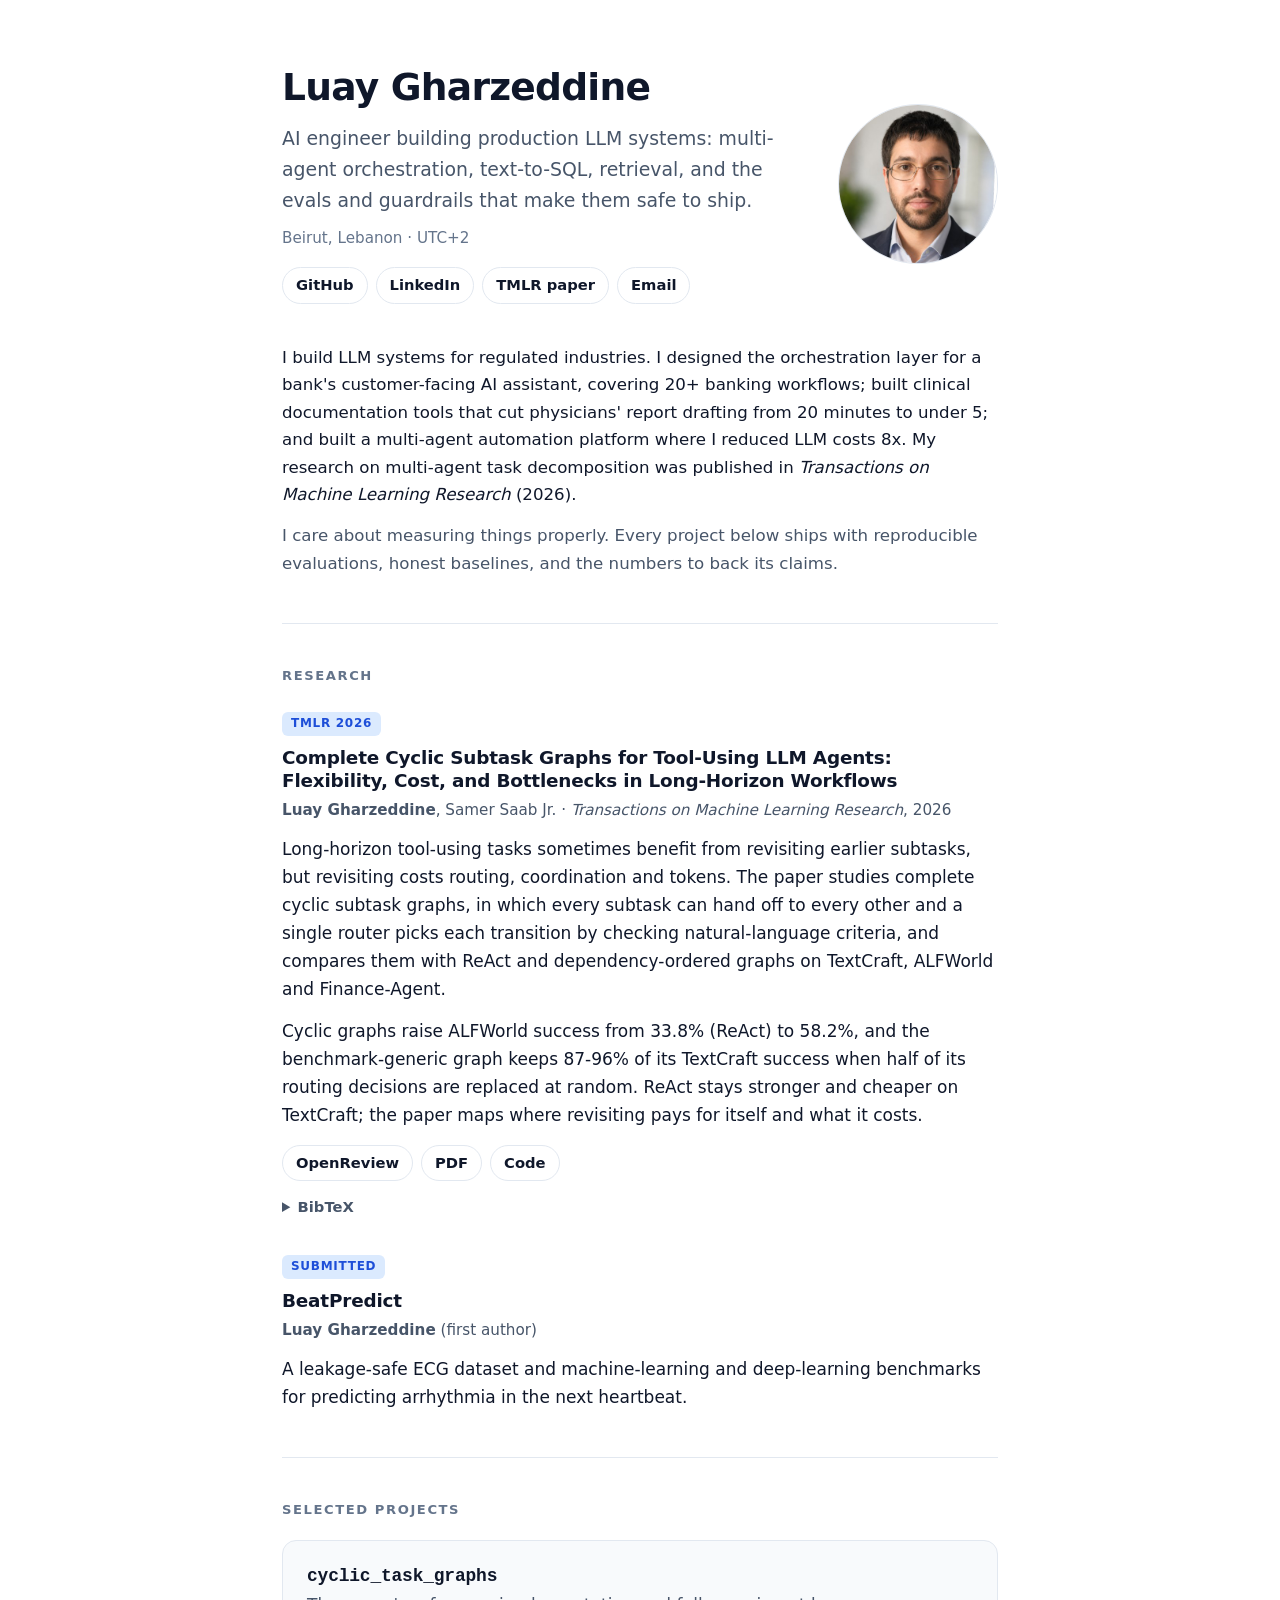
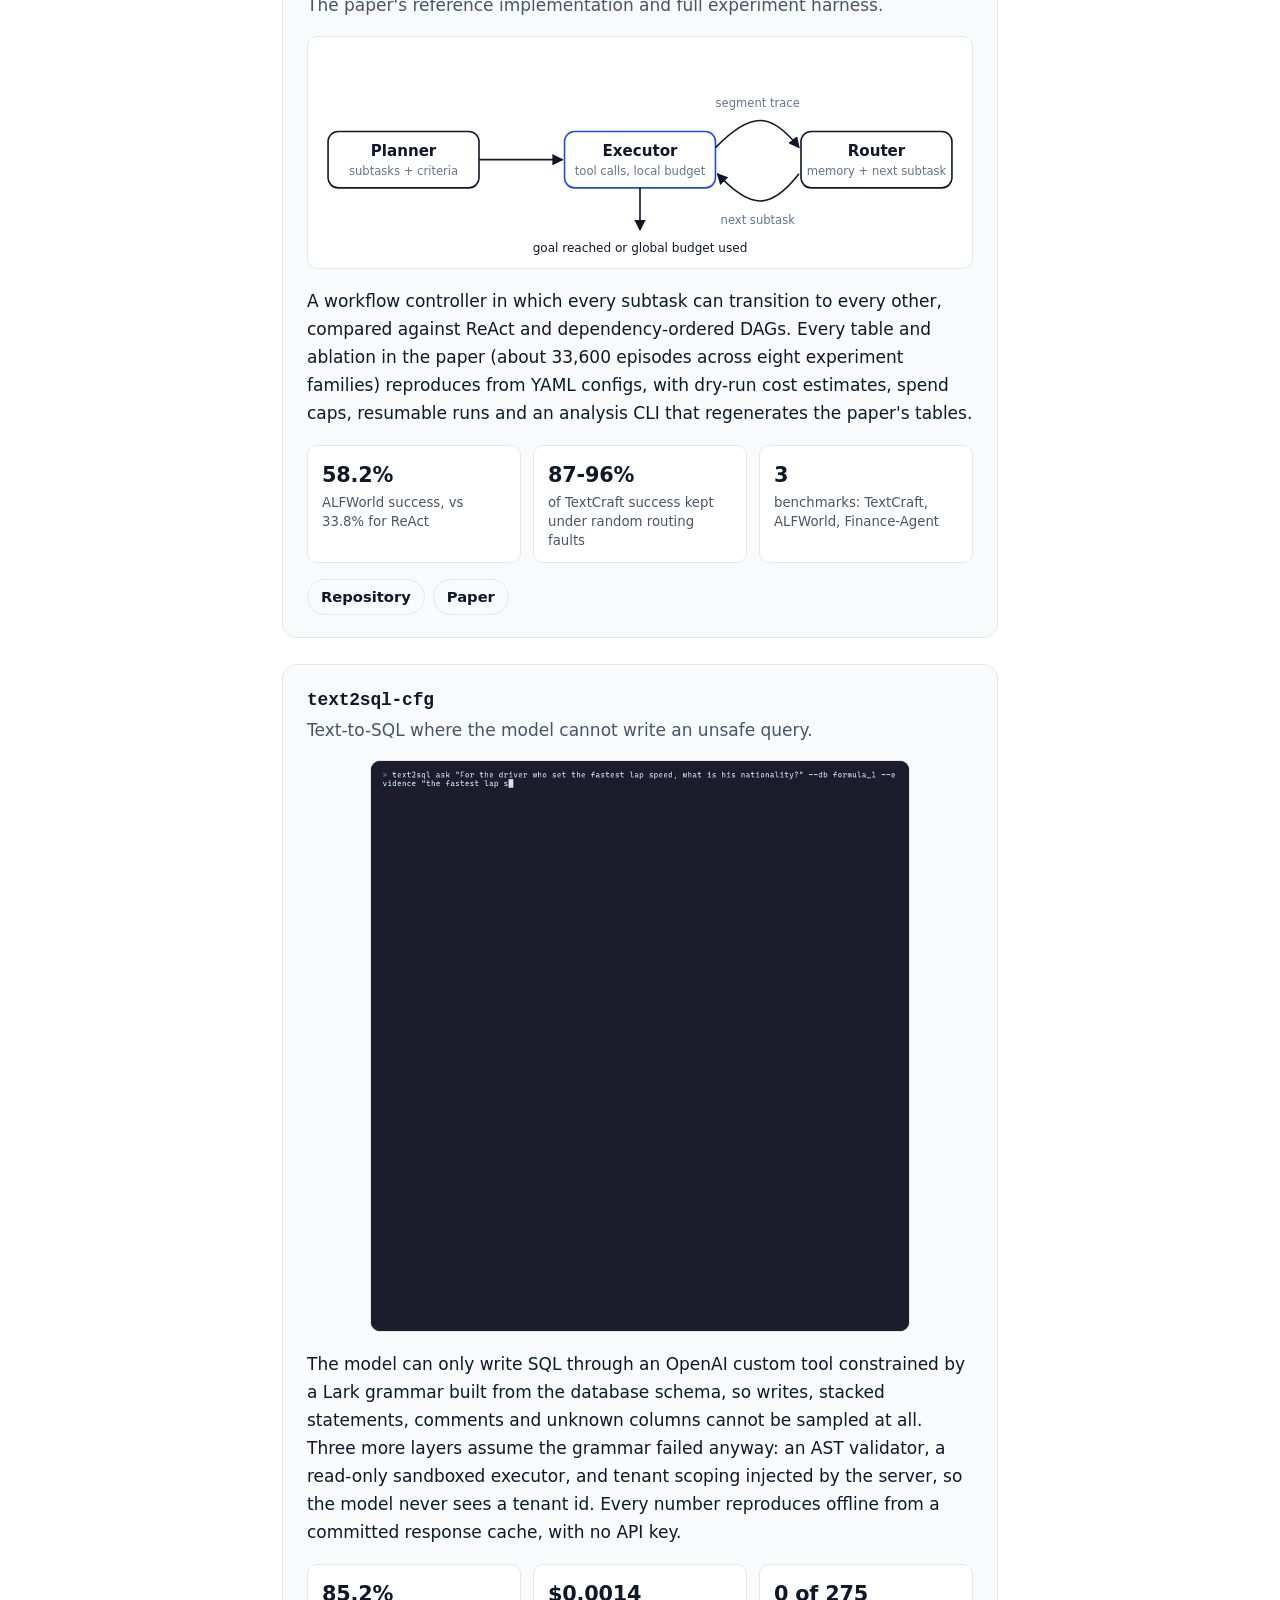
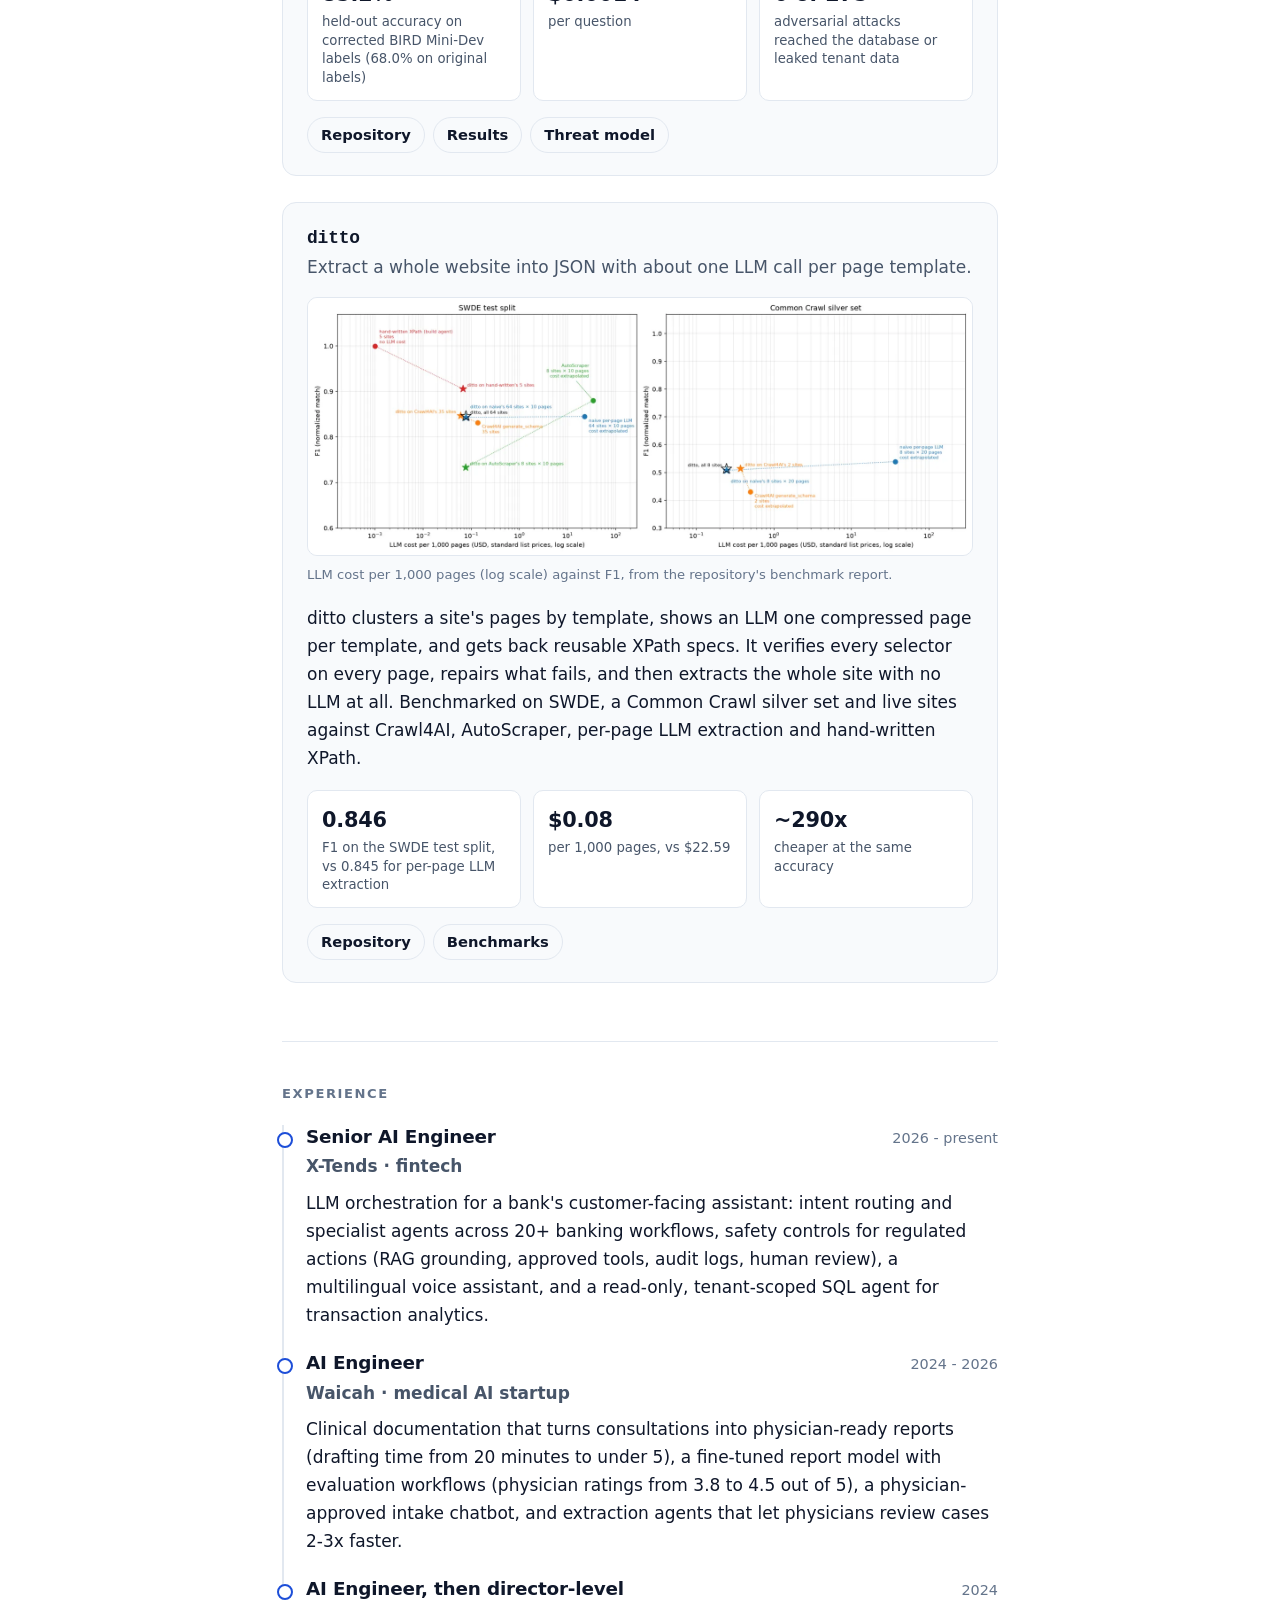
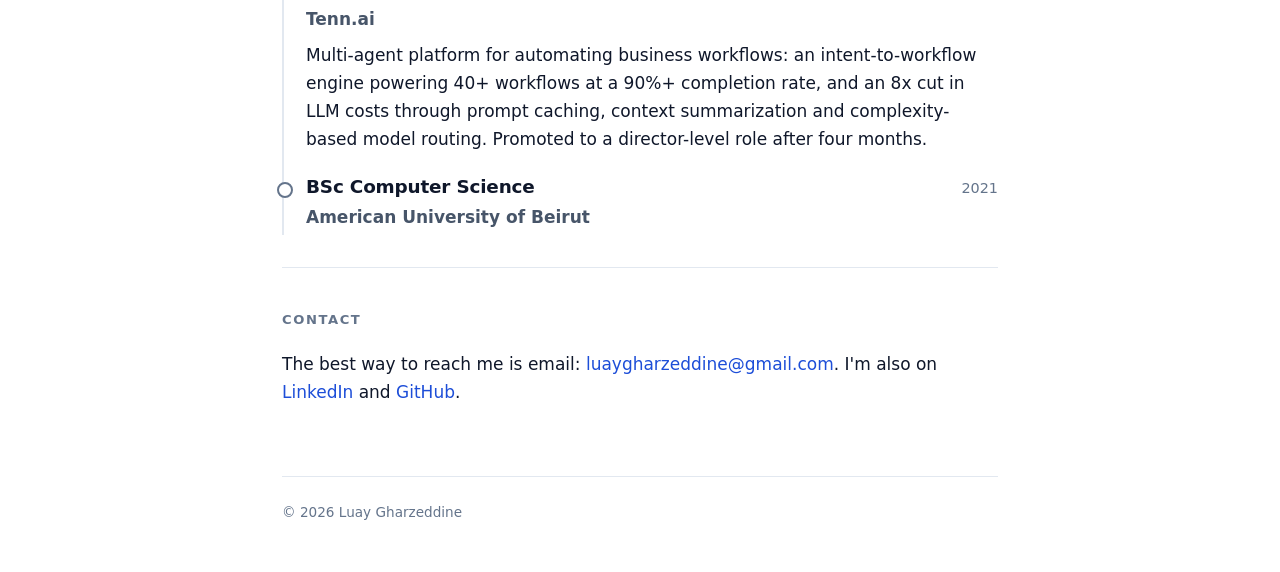
==== index.html @ 5df766b4 "Personal site: header, bio, research, projects, experience, contact" ====
<!doctype html>
<html lang="en">
<head>
  <meta charset="utf-8">
  <meta name="viewport" content="width=device-width, initial-scale=1">
  <title>Luay Gharzeddine · AI Engineer</title>
  <meta name="description" content="Luay Gharzeddine is an AI engineer building production LLM systems: multi-agent orchestration, text-to-SQL, retrieval, and the evals and guardrails that make them safe to ship. TMLR 2026.">
  <meta name="author" content="Luay Gharzeddine">
  <link rel="canonical" href="https://luaygz.com/">
  <meta name="color-scheme" content="light dark">
  <meta name="theme-color" content="#ffffff" media="(prefers-color-scheme: light)">
  <meta name="theme-color" content="#0f172a" media="(prefers-color-scheme: dark)">

  <meta property="og:type" content="profile">
  <meta property="og:url" content="https://luaygz.com/">
  <meta property="og:title" content="Luay Gharzeddine · AI Engineer">
  <meta property="og:description" content="Production LLM systems: multi-agent orchestration, text-to-SQL, retrieval, evals and guardrails. TMLR 2026.">
  <meta property="og:image" content="https://luaygz.com/assets/img/og.jpg">
  <meta property="og:image:width" content="1200">
  <meta property="og:image:height" content="630">
  <meta property="og:image:alt" content="Luay Gharzeddine, AI engineer building production LLM systems">
  <meta property="profile:first_name" content="Luay">
  <meta property="profile:last_name" content="Gharzeddine">
  <meta name="twitter:card" content="summary_large_image">
  <meta name="twitter:title" content="Luay Gharzeddine · AI Engineer">
  <meta name="twitter:description" content="Production LLM systems: multi-agent orchestration, text-to-SQL, retrieval, evals and guardrails. TMLR 2026.">
  <meta name="twitter:image" content="https://luaygz.com/assets/img/og.jpg">

  <link rel="icon" href="/assets/img/favicon.svg" type="image/svg+xml">
  <link rel="apple-touch-icon" href="/assets/img/apple-touch-icon.png">
  <link rel="stylesheet" href="/assets/style.css">

  <script type="application/ld+json">
  {
    "@context": "https://schema.org",
    "@type": "Person",
    "name": "Luay Gharzeddine",
    "url": "https://luaygz.com/",
    "image": "https://luaygz.com/assets/img/luay.jpg",
    "jobTitle": "AI Engineer",
    "address": { "@type": "PostalAddress", "addressLocality": "Beirut", "addressCountry": "LB" },
    "alumniOf": { "@type": "CollegeOrUniversity", "name": "American University of Beirut" },
    "sameAs": [
      "https://github.com/luaygz",
      "https://www.linkedin.com/in/luaygz"
    ]
  }
  </script>
</head>
<body>
  <a class="skip" href="#main">Skip to content</a>

  <main id="main" class="wrap">

    <!-- 1. Header -->
    <header class="hero">
      <div class="hero-text">
        <h1>Luay Gharzeddine</h1>
        <p class="tagline">AI engineer building production LLM systems: multi-agent orchestration, text-to-SQL, retrieval, and the evals and guardrails that make them safe to ship.</p>
        <p class="meta">Beirut, Lebanon <span aria-hidden="true">·</span> UTC+2</p>
        <nav class="links" aria-label="Profiles">
          <a href="https://github.com/luaygz">GitHub</a>
          <a href="https://www.linkedin.com/in/luaygz">LinkedIn</a>
          <a href="https://openreview.net/forum?id=FAkarhXCfI">TMLR paper</a>
          <a href="mailto:luaygharzeddine@gmail.com">Email</a>
        </nav>
      </div>
      <img class="avatar" src="/assets/img/luay.jpg" width="160" height="160" alt="Portrait of Luay Gharzeddine">
    </header>

    <!-- 2. Short bio -->
    <section class="bio" aria-label="About">
      <p>I build LLM systems for regulated industries. I designed the orchestration layer for a bank's customer-facing AI assistant, covering 20+ banking workflows; built clinical documentation tools that cut physicians' report drafting from 20 minutes to under 5; and built a multi-agent automation platform where I reduced LLM costs 8x. My research on multi-agent task decomposition was published in <em>Transactions on Machine Learning Research</em> (2026).</p>
      <p>I care about measuring things properly. Every project below ships with reproducible evaluations, honest baselines, and the numbers to back its claims.</p>
    </section>

    <!-- 4. Research -->
    <section id="research" aria-labelledby="research-h">
      <h2 id="research-h">Research</h2>

      <article class="paper">
        <p class="venue">TMLR 2026</p>
        <h3><a href="https://openreview.net/forum?id=FAkarhXCfI">Complete Cyclic Subtask Graphs for Tool-Using LLM Agents: Flexibility, Cost, and Bottlenecks in Long-Horizon Workflows</a></h3>
        <p class="authors"><strong>Luay Gharzeddine</strong>, Samer Saab Jr. <span aria-hidden="true">·</span> <em>Transactions on Machine Learning Research</em>, 2026</p>
        <p>Long-horizon tool-using tasks sometimes benefit from revisiting earlier subtasks, but revisiting costs routing, coordination and tokens. The paper studies complete cyclic subtask graphs, in which every subtask can hand off to every other and a single router picks each transition by checking natural-language criteria, and compares them with ReAct and dependency-ordered graphs on TextCraft, ALFWorld and Finance-Agent.</p>
        <p>Cyclic graphs raise ALFWorld success from 33.8% (ReAct) to 58.2%, and the benchmark-generic graph keeps 87-96% of its TextCraft success when half of its routing decisions are replaced at random. ReAct stays stronger and cheaper on TextCraft; the paper maps where revisiting pays for itself and what it costs.</p>
        <p class="actions">
          <a href="https://openreview.net/forum?id=FAkarhXCfI">OpenReview</a>
          <a href="https://openreview.net/pdf?id=FAkarhXCfI">PDF</a>
          <a href="https://github.com/luaygz/cyclic_task_graphs">Code</a>
        </p>
        <details>
          <summary>BibTeX</summary>
<pre><code>@article{gharzeddine2026cyclic,
  title   = {Complete Cyclic Subtask Graphs for Tool-Using {LLM} Agents: Flexibility, Cost, and Bottlenecks in Long-Horizon Workflows},
  author  = {Gharzeddine, Luay and Saab Jr, Samer},
  journal = {Transactions on Machine Learning Research},
  year    = {2026},
  url     = {https://openreview.net/forum?id=FAkarhXCfI}
}</code></pre>
        </details>
      </article>

      <article class="paper">
        <p class="venue">Submitted</p>
        <h3>BeatPredict</h3>
        <p class="authors"><strong>Luay Gharzeddine</strong> (first author)</p>
        <p>A leakage-safe ECG dataset and machine-learning and deep-learning benchmarks for predicting arrhythmia in the next heartbeat.</p>
      </article>
    </section>

    <!-- 3. Selected projects -->
    <section id="projects" aria-labelledby="projects-h">
      <h2 id="projects-h">Selected projects</h2>

      <article class="project">
        <div class="project-head">
          <h3><a href="https://github.com/luaygz/cyclic_task_graphs">cyclic_task_graphs</a></h3>
          <p class="lede">The paper's reference implementation and full experiment harness.</p>
        </div>
        <figure class="figure diagram" aria-label="Planner, executor and router loop">
          <svg viewBox="0 0 640 210" role="img" aria-labelledby="ctg-title">
            <title id="ctg-title">A planner builds subtasks and transition criteria; an executor runs the current subtask with tools; a router updates memory and picks the next subtask, looping until the goal is reached or the budget runs out.</title>
            <defs>
              <marker id="arrow" viewBox="0 0 10 10" refX="9" refY="5" markerWidth="7" markerHeight="7" orient="auto-start-reverse">
                <path d="M0,0 L10,5 L0,10 z" fill="currentColor"/>
              </marker>
            </defs>
            <g fill="none" stroke="currentColor" stroke-width="1.6">
              <rect x="10" y="80" width="150" height="56" rx="10"/>
              <rect x="245" y="80" width="150" height="56" rx="10" class="accent-stroke"/>
              <rect x="480" y="80" width="150" height="56" rx="10"/>
              <line x1="160" y1="108" x2="243" y2="108" marker-end="url(#arrow)"/>
              <path d="M395,96 C430,60 450,60 478,96" marker-end="url(#arrow)"/>
              <path d="M478,122 C450,158 430,158 397,122" marker-end="url(#arrow)"/>
              <line x1="320" y1="136" x2="320" y2="178" marker-end="url(#arrow)"/>
            </g>
            <g fill="currentColor" font-size="15" text-anchor="middle" font-family="inherit">
              <text x="85" y="104" font-weight="600">Planner</text>
              <text x="85" y="123" font-size="11.5" class="muted-fill">subtasks + criteria</text>
              <text x="320" y="104" font-weight="600">Executor</text>
              <text x="320" y="123" font-size="11.5" class="muted-fill">tool calls, local budget</text>
              <text x="555" y="104" font-weight="600">Router</text>
              <text x="555" y="123" font-size="11.5" class="muted-fill">memory + next subtask</text>
              <text x="437" y="56" font-size="11.5" class="muted-fill">segment trace</text>
              <text x="437" y="172" font-size="11.5" class="muted-fill">next subtask</text>
              <text x="320" y="200" font-size="12">goal reached or global budget used</text>
            </g>
          </svg>
        </figure>
        <p>A workflow controller in which every subtask can transition to every other, compared against ReAct and dependency-ordered DAGs. Every table and ablation in the paper (about 33,600 episodes across eight experiment families) reproduces from YAML configs, with dry-run cost estimates, spend caps, resumable runs and an analysis CLI that regenerates the paper's tables.</p>
        <ul class="stats">
          <li><strong>58.2%</strong><span>ALFWorld success, vs 33.8% for ReAct</span></li>
          <li><strong>87-96%</strong><span>of TextCraft success kept under random routing faults</span></li>
          <li><strong>3</strong><span>benchmarks: TextCraft, ALFWorld, Finance-Agent</span></li>
        </ul>
        <p class="actions">
          <a href="https://github.com/luaygz/cyclic_task_graphs">Repository</a>
          <a href="https://openreview.net/forum?id=FAkarhXCfI">Paper</a>
        </p>
      </article>

      <article class="project">
        <div class="project-head">
          <h3><a href="https://github.com/luaygz/text2sql-cfg">text2sql-cfg</a></h3>
          <p class="lede">Text-to-SQL where the model cannot write an unsafe query.</p>
        </div>
        <figure class="figure terminal">
          <img src="/assets/img/text2sql-demo.gif" width="1020" height="1080" loading="lazy" decoding="async" alt="Terminal recording: a BIRD question answered by the pipeline, then a prompt injection that the model refuses and the grammar rejects">
        </figure>
        <p>The model can only write SQL through an OpenAI custom tool constrained by a Lark grammar built from the database schema, so writes, stacked statements, comments and unknown columns cannot be sampled at all. Three more layers assume the grammar failed anyway: an AST validator, a read-only sandboxed executor, and tenant scoping injected by the server, so the model never sees a tenant id. Every number reproduces offline from a committed response cache, with no API key.</p>
        <ul class="stats">
          <li><strong>85.2%</strong><span>held-out accuracy on corrected BIRD Mini-Dev labels (68.0% on original labels)</span></li>
          <li><strong>$0.0014</strong><span>per question</span></li>
          <li><strong>0 of 275</strong><span>adversarial attacks reached the database or leaked tenant data</span></li>
        </ul>
        <p class="actions">
          <a href="https://github.com/luaygz/text2sql-cfg">Repository</a>
          <a href="https://github.com/luaygz/text2sql-cfg/blob/main/RESULTS.md">Results</a>
          <a href="https://github.com/luaygz/text2sql-cfg/blob/main/docs/THREAT_MODEL.md">Threat model</a>
        </p>
      </article>

      <article class="project">
        <div class="project-head">
          <h3><a href="https://github.com/luaygz/ditto">ditto</a></h3>
          <p class="lede">Extract a whole website into JSON with about one LLM call per page template.</p>
        </div>
        <figure class="figure">
          <picture>
            <source srcset="/assets/img/ditto-cost-f1.webp" type="image/webp">
            <img src="/assets/img/ditto-cost-f1.png" width="1500" height="580" loading="lazy" decoding="async" alt="Chart of LLM cost per 1,000 pages against F1: ditto matches per-page LLM extraction at a small fraction of the cost">
          </picture>
          <figcaption>LLM cost per 1,000 pages (log scale) against F1, from the repository's benchmark report.</figcaption>
        </figure>
        <p>ditto clusters a site's pages by template, shows an LLM one compressed page per template, and gets back reusable XPath specs. It verifies every selector on every page, repairs what fails, and then extracts the whole site with no LLM at all. Benchmarked on SWDE, a Common Crawl silver set and live sites against Crawl4AI, AutoScraper, per-page LLM extraction and hand-written XPath.</p>
        <ul class="stats">
          <li><strong>0.846</strong><span>F1 on the SWDE test split, vs 0.845 for per-page LLM extraction</span></li>
          <li><strong>$0.08</strong><span>per 1,000 pages, vs $22.59</span></li>
          <li><strong>~290x</strong><span>cheaper at the same accuracy</span></li>
        </ul>
        <p class="actions">
          <a href="https://github.com/luaygz/ditto">Repository</a>
          <a href="https://github.com/luaygz/ditto#results">Benchmarks</a>
        </p>
      </article>
    </section>

    <!-- 6. Experience -->
    <section id="experience" aria-labelledby="experience-h">
      <h2 id="experience-h">Experience</h2>
      <ol class="timeline">
        <li>
          <div class="role"><h3>Senior AI Engineer</h3><span class="when">2026 - present</span></div>
          <p class="org">X-Tends <span aria-hidden="true">·</span> fintech</p>
          <p>LLM orchestration for a bank's customer-facing assistant: intent routing and specialist agents across 20+ banking workflows, safety controls for regulated actions (RAG grounding, approved tools, audit logs, human review), a multilingual voice assistant, and a read-only, tenant-scoped SQL agent for transaction analytics.</p>
        </li>
        <li>
          <div class="role"><h3>AI Engineer</h3><span class="when">2024 - 2026</span></div>
          <p class="org">Waicah <span aria-hidden="true">·</span> medical AI startup</p>
          <p>Clinical documentation that turns consultations into physician-ready reports (drafting time from 20 minutes to under 5), a fine-tuned report model with evaluation workflows (physician ratings from 3.8 to 4.5 out of 5), a physician-approved intake chatbot, and extraction agents that let physicians review cases 2-3x faster.</p>
        </li>
        <li>
          <div class="role"><h3>AI Engineer, then director-level</h3><span class="when">2024</span></div>
          <p class="org">Tenn.ai</p>
          <p>Multi-agent platform for automating business workflows: an intent-to-workflow engine powering 40+ workflows at a 90%+ completion rate, and an 8x cut in LLM costs through prompt caching, context summarization and complexity-based model routing. Promoted to a director-level role after four months.</p>
        </li>
        <li class="edu">
          <div class="role"><h3>BSc Computer Science</h3><span class="when">2021</span></div>
          <p class="org">American University of Beirut</p>
        </li>
      </ol>
    </section>

    <!-- 7. Contact -->
    <section id="contact" aria-labelledby="contact-h">
      <h2 id="contact-h">Contact</h2>
      <p>The best way to reach me is email: <a href="mailto:luaygharzeddine@gmail.com">luaygharzeddine@gmail.com</a>. I'm also on <a href="https://www.linkedin.com/in/luaygz">LinkedIn</a> and <a href="https://github.com/luaygz">GitHub</a>.</p>
    </section>

  </main>

  <footer class="wrap footer">
    <p>© 2026 Luay Gharzeddine</p>
  </footer>
</body>
</html>
---- assets/style.css ----
:root {
  --bg: #ffffff;
  --fg: #0f172a;
  --muted: #475569;
  --faint: #64748b;
  --line: #e2e8f0;
  --card: #f8fafc;
  --accent: #1d4ed8;
  --accent-soft: #dbeafe;
  --code-bg: #f1f5f9;
  --radius: 14px;
  --max: 760px;
  color-scheme: light dark;
}

@media (prefers-color-scheme: dark) {
  :root {
    --bg: #0b1220;
    --fg: #e2e8f0;
    --muted: #a3b1c6;
    --faint: #8090a8;
    --line: #1e293b;
    --card: #111a2c;
    --accent: #8ab4ff;
    --accent-soft: #1b2a4a;
    --code-bg: #0f1828;
  }
}

* { box-sizing: border-box; }

html { -webkit-text-size-adjust: 100%; text-size-adjust: 100%; }

body {
  margin: 0;
  background: var(--bg);
  color: var(--fg);
  font: 17px/1.65 ui-sans-serif, system-ui, -apple-system, "Segoe UI", Roboto, "Noto Sans", "Helvetica Neue", Arial, sans-serif;
  -webkit-font-smoothing: antialiased;
}

a { color: var(--accent); text-decoration: none; }
a:hover { text-decoration: underline; text-underline-offset: 3px; }
a:focus-visible, summary:focus-visible { outline: 2px solid var(--accent); outline-offset: 3px; border-radius: 4px; }

.skip {
  position: absolute; left: -9999px; top: 0;
  background: var(--fg); color: var(--bg); padding: 8px 12px; border-radius: 8px;
}
.skip:focus { left: 12px; top: 12px; }

.wrap { max-width: var(--max); margin: 0 auto; padding: 0 22px; }
main.wrap { padding-top: 64px; }

h1, h2, h3 { line-height: 1.25; margin: 0; }
h1 { font-size: 2.35rem; letter-spacing: -0.02em; font-weight: 750; }
h2 {
  font-size: 0.82rem; text-transform: uppercase; letter-spacing: 0.12em;
  color: var(--faint); font-weight: 650; margin-bottom: 22px;
}
h3 { font-size: 1.15rem; font-weight: 650; letter-spacing: -0.01em; }
p { margin: 0 0 14px; }

/* Header */
.hero { display: flex; align-items: center; gap: 32px; justify-content: space-between; }
.hero-text { flex: 1 1 auto; min-width: 0; }
.tagline { font-size: 1.18rem; color: var(--muted); margin: 12px 0 10px; max-width: 36em; }
.meta { color: var(--faint); font-size: 0.95rem; margin-bottom: 16px; }
.avatar {
  flex: 0 0 auto; width: 160px; height: 160px; border-radius: 50%;
  object-fit: cover; border: 1px solid var(--line);
}
.links { display: flex; flex-wrap: wrap; gap: 8px; }
.links a, .actions a {
  display: inline-block; padding: 5px 13px; border: 1px solid var(--line);
  border-radius: 999px; font-size: 0.92rem; font-weight: 550; color: var(--fg);
}
.links a:hover, .actions a:hover { border-color: var(--accent); color: var(--accent); text-decoration: none; }

/* Sections */
section { padding: 44px 0 6px; }
.bio { padding-top: 40px; font-size: 1.04rem; }
.bio p:last-child { color: var(--muted); }
section + section { border-top: 1px solid var(--line); margin-top: 26px; }

/* Research */
.paper { margin-bottom: 30px; }
.paper:last-child { margin-bottom: 8px; }
.venue {
  display: inline-block; font-size: 0.75rem; font-weight: 700; letter-spacing: 0.06em;
  text-transform: uppercase; color: var(--accent); background: var(--accent-soft);
  padding: 2px 9px; border-radius: 6px; margin-bottom: 10px;
}
.paper h3 a { color: var(--fg); }
.paper h3 a:hover { color: var(--accent); }
.authors { color: var(--muted); font-size: 0.95rem; margin: 6px 0 12px; }
.actions { display: flex; flex-wrap: wrap; gap: 8px; margin: 16px 0 0; }
details { margin-top: 14px; }
summary { cursor: pointer; color: var(--muted); font-size: 0.92rem; font-weight: 550; width: fit-content; }
pre {
  background: var(--code-bg); border: 1px solid var(--line); border-radius: 10px;
  padding: 14px 16px; overflow-x: auto; font-size: 0.8rem; line-height: 1.55; margin: 10px 0 0;
}
code { font-family: ui-monospace, SFMono-Regular, Menlo, Consolas, "Liberation Mono", monospace; }

/* Projects */
.project {
  background: var(--card); border: 1px solid var(--line); border-radius: var(--radius);
  padding: 24px 24px 22px; margin-bottom: 26px;
}
.project-head { margin-bottom: 16px; }
.project h3 { font-family: ui-monospace, SFMono-Regular, Menlo, Consolas, "Liberation Mono", monospace; font-size: 1.12rem; }
.project h3 a { color: var(--fg); }
.project h3 a:hover { color: var(--accent); }
.lede { color: var(--muted); margin: 4px 0 0; }
.figure { margin: 0 0 18px; }
.figure img { display: block; width: 100%; height: auto; border-radius: 10px; border: 1px solid var(--line); background: #fff; }
.figure figcaption { font-size: 0.82rem; color: var(--faint); margin-top: 8px; }
.terminal img { max-width: 540px; margin: 0 auto; background: #1e1e2e; }
.diagram {
  color: var(--fg); background: var(--bg); border: 1px solid var(--line);
  border-radius: 10px; padding: 14px 10px 6px;
}
.diagram svg { display: block; width: 100%; height: auto; }
.diagram .muted-fill { fill: var(--faint); }
.diagram .accent-stroke { stroke: var(--accent); }

.stats {
  list-style: none; padding: 0; margin: 18px 0 0;
  display: grid; grid-template-columns: repeat(3, minmax(0, 1fr)); gap: 12px;
}
.stats li {
  background: var(--bg); border: 1px solid var(--line); border-radius: 10px;
  padding: 12px 14px; display: flex; flex-direction: column; gap: 2px;
}
.stats strong { font-size: 1.3rem; letter-spacing: -0.01em; }
.stats span { font-size: 0.83rem; color: var(--muted); line-height: 1.4; }

/* Experience */
.timeline { list-style: none; padding: 0; margin: 0; }
.timeline li { padding: 0 0 22px 22px; border-left: 2px solid var(--line); position: relative; }
.timeline li::before {
  content: ""; position: absolute; left: -7px; top: 7px; width: 12px; height: 12px;
  border-radius: 50%; background: var(--bg); border: 2px solid var(--accent);
}
.timeline li:last-child { padding-bottom: 4px; }
.timeline .edu::before { border-color: var(--faint); }
.role { display: flex; justify-content: space-between; align-items: baseline; gap: 12px; flex-wrap: wrap; }
.when { color: var(--faint); font-size: 0.9rem; font-variant-numeric: tabular-nums; white-space: nowrap; }
.org { color: var(--muted); font-weight: 550; margin: 2px 0 8px; }
.timeline li > p:last-child { margin-bottom: 0; }

/* Contact + footer */
#contact { padding-bottom: 20px; }
.footer { color: var(--faint); font-size: 0.85rem; padding-bottom: 48px; margin-top: 36px; }
.footer p { margin: 0; padding-top: 24px; border-top: 1px solid var(--line); }

@media (max-width: 640px) {
  body { font-size: 16px; }
  main.wrap { padding-top: 40px; }
  .hero { flex-direction: column-reverse; align-items: flex-start; gap: 20px; }
  .avatar { width: 112px; height: 112px; }
  h1 { font-size: 1.95rem; }
  .tagline { font-size: 1.06rem; }
  .project { padding: 18px 16px; }
  .stats { grid-template-columns: 1fr; }
}

@media print {
  .links a, .actions a { border: none; padding: 0; }
  .project { break-inside: avoid; }
}
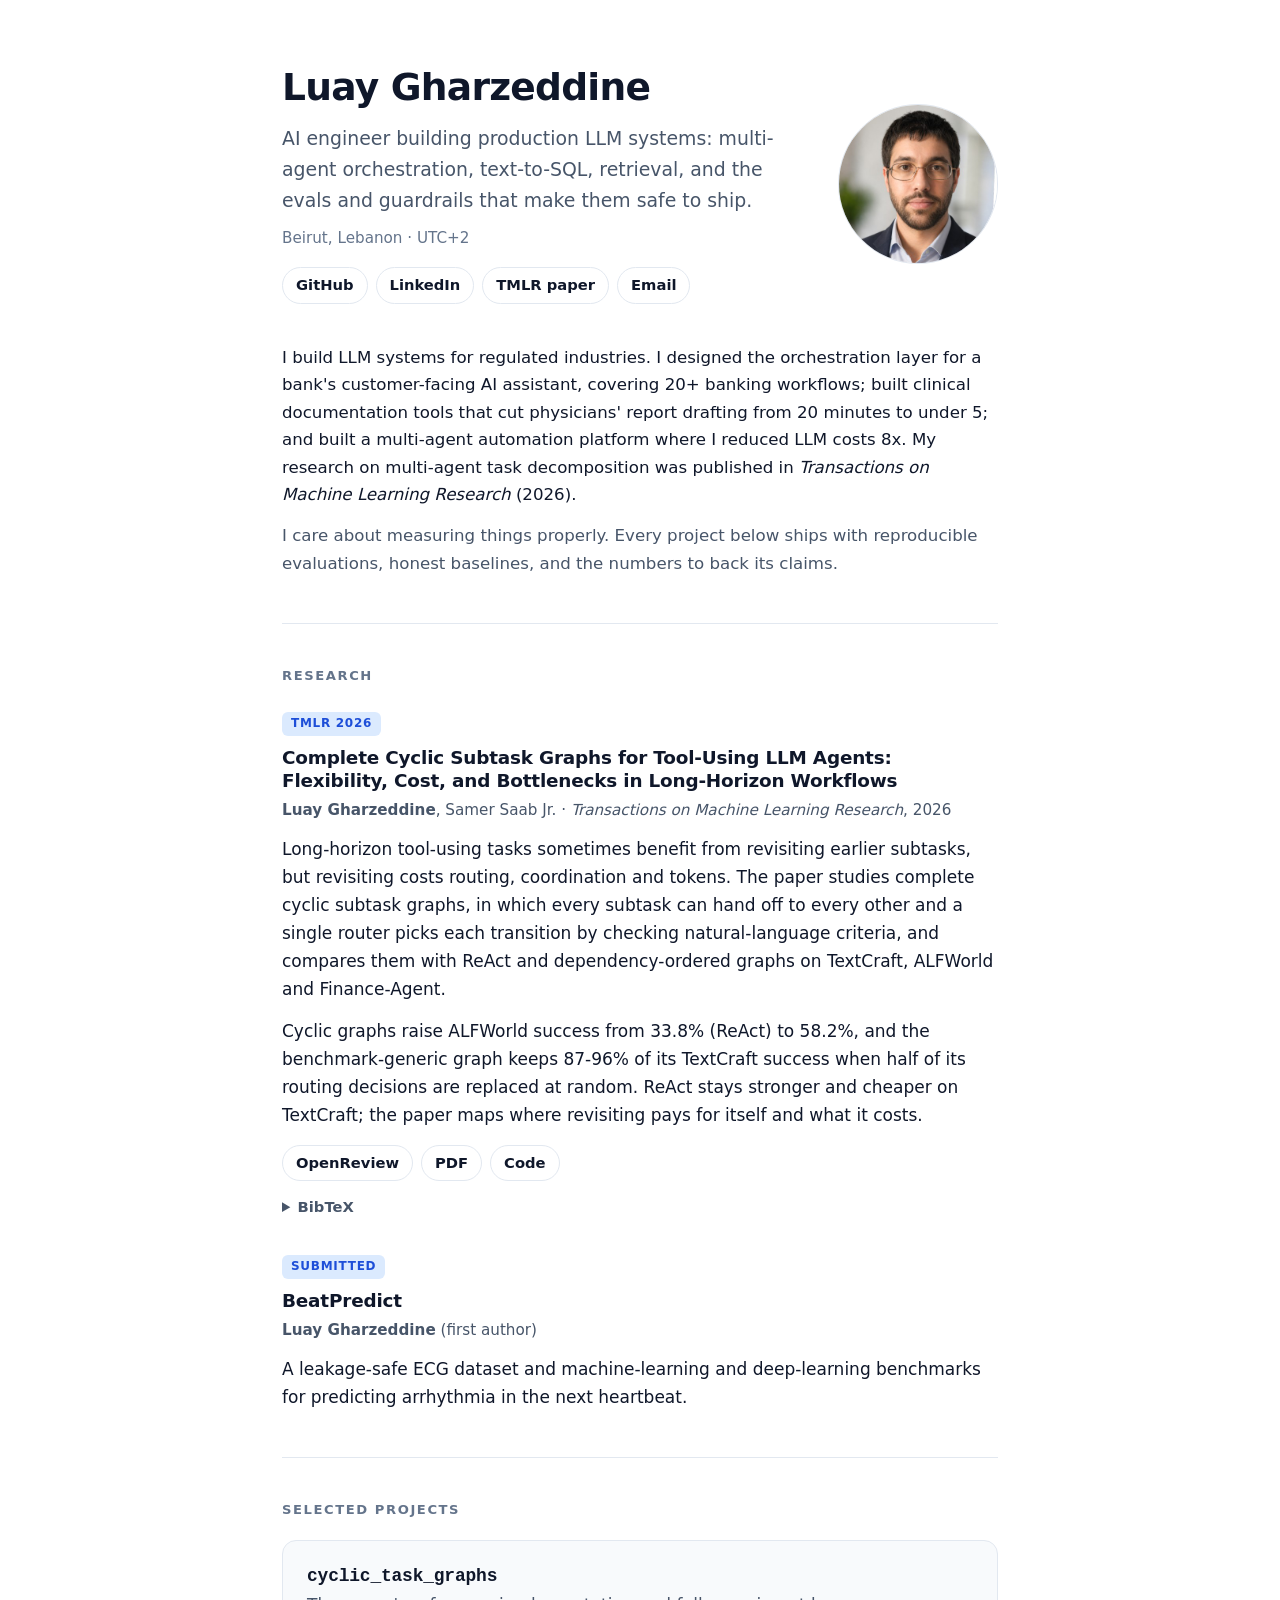
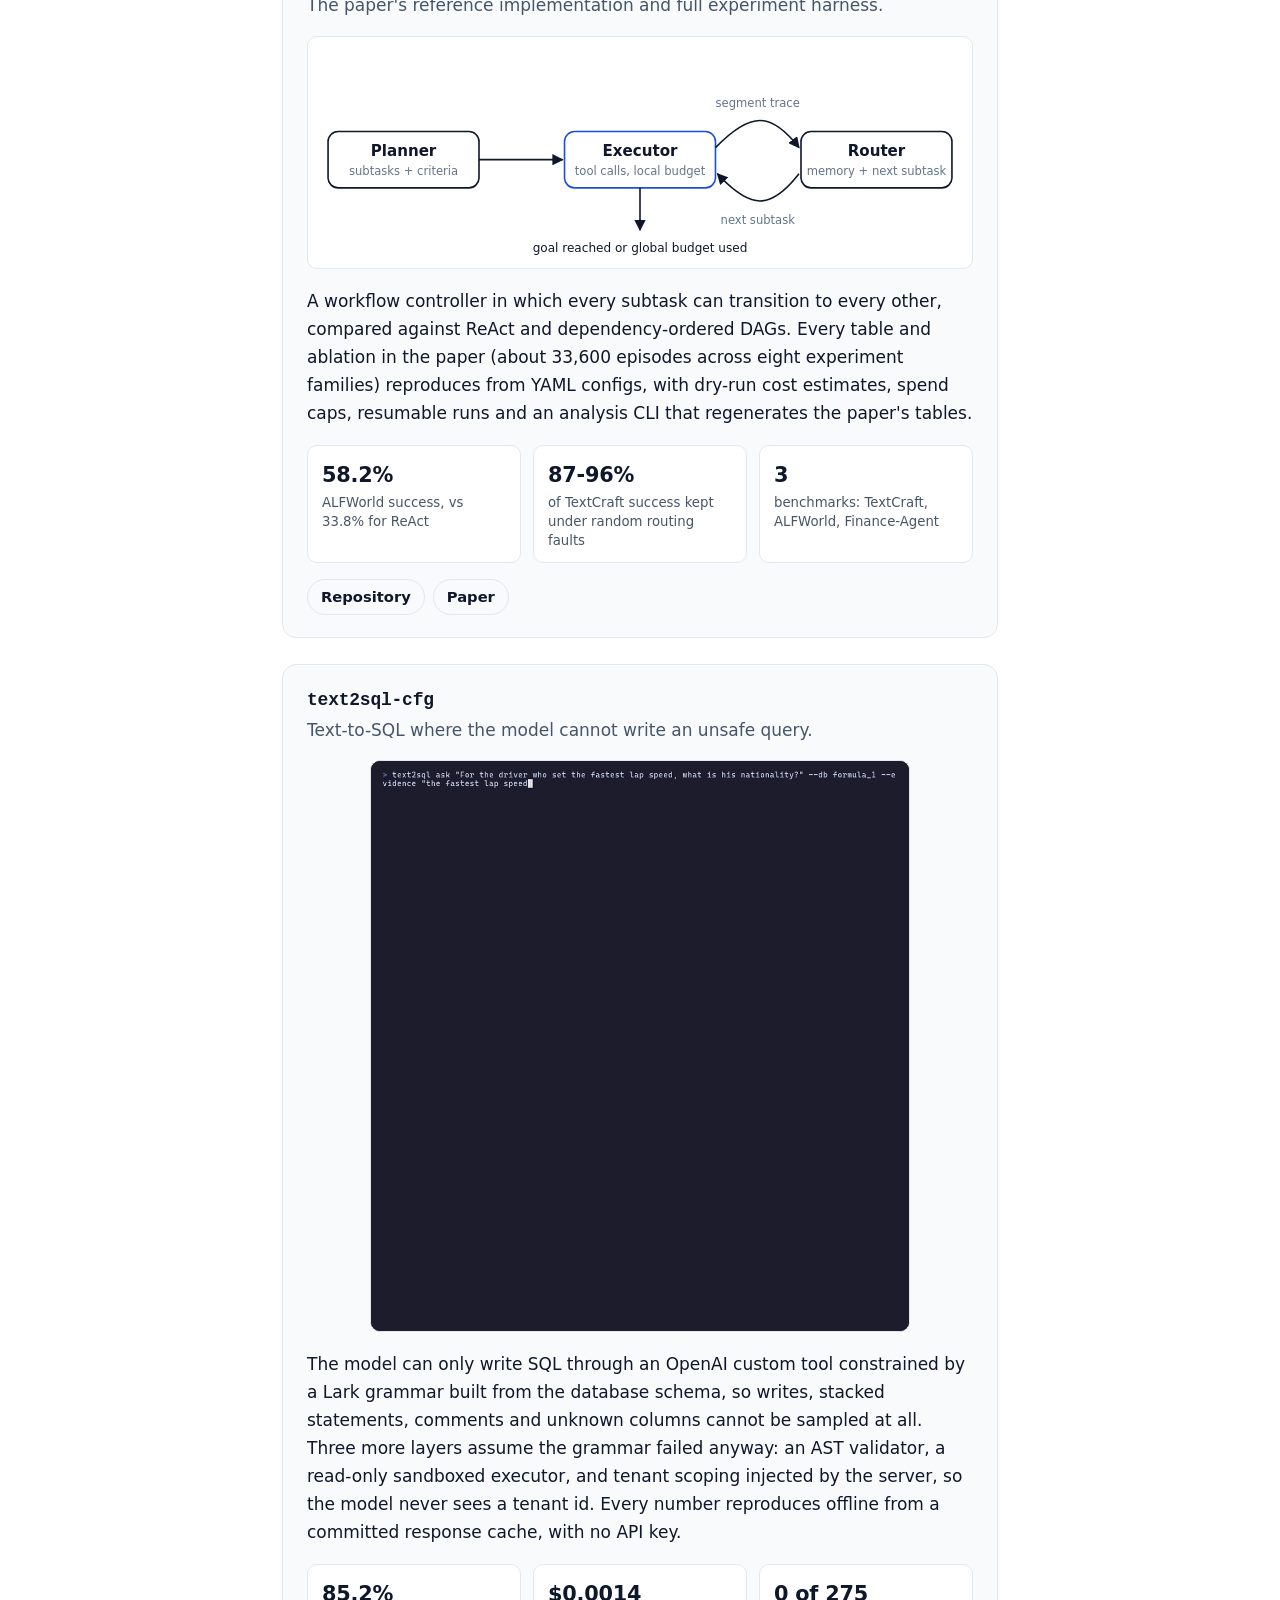
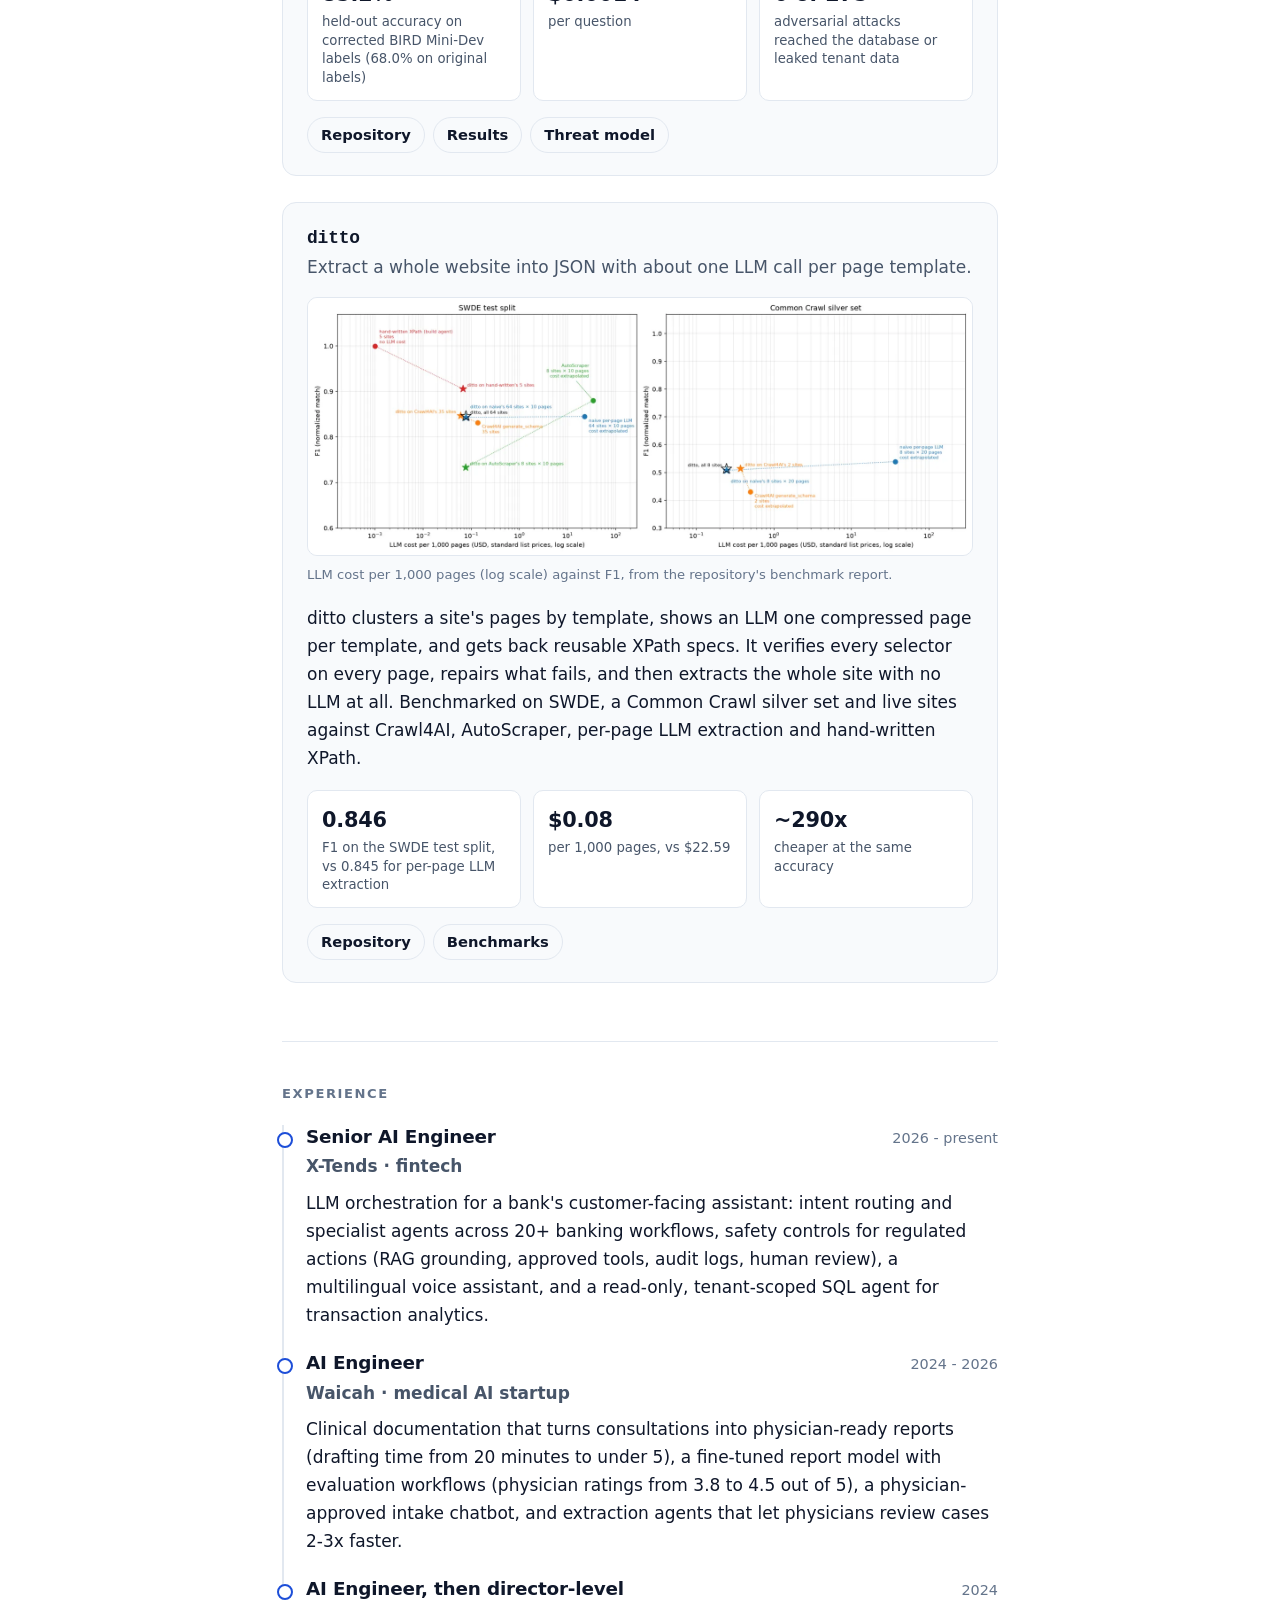
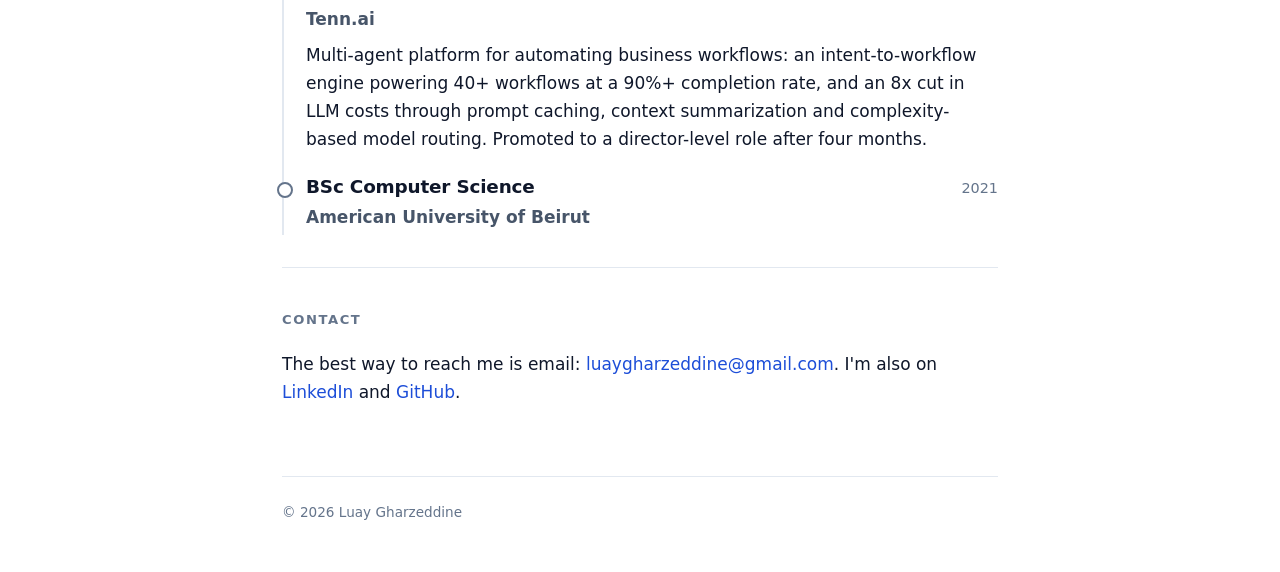
==== commit 39368267: "Use www.luaygz.com as the primary domain" ====
--- a/index.html
+++ b/index.html
@@ -6,16 +6,16 @@
   <title>Luay Gharzeddine · AI Engineer</title>
   <meta name="description" content="Luay Gharzeddine is an AI engineer building production LLM systems: multi-agent orchestration, text-to-SQL, retrieval, and the evals and guardrails that make them safe to ship. TMLR 2026.">
   <meta name="author" content="Luay Gharzeddine">
-  <link rel="canonical" href="https://luaygz.com/">
+  <link rel="canonical" href="https://www.luaygz.com/">
   <meta name="color-scheme" content="light dark">
   <meta name="theme-color" content="#ffffff" media="(prefers-color-scheme: light)">
   <meta name="theme-color" content="#0f172a" media="(prefers-color-scheme: dark)">
 
   <meta property="og:type" content="profile">
-  <meta property="og:url" content="https://luaygz.com/">
+  <meta property="og:url" content="https://www.luaygz.com/">
   <meta property="og:title" content="Luay Gharzeddine · AI Engineer">
   <meta property="og:description" content="Production LLM systems: multi-agent orchestration, text-to-SQL, retrieval, evals and guardrails. TMLR 2026.">
-  <meta property="og:image" content="https://luaygz.com/assets/img/og.jpg">
+  <meta property="og:image" content="https://www.luaygz.com/assets/img/og.jpg">
   <meta property="og:image:width" content="1200">
   <meta property="og:image:height" content="630">
   <meta property="og:image:alt" content="Luay Gharzeddine, AI engineer building production LLM systems">
@@ -24,7 +24,7 @@
   <meta name="twitter:card" content="summary_large_image">
   <meta name="twitter:title" content="Luay Gharzeddine · AI Engineer">
   <meta name="twitter:description" content="Production LLM systems: multi-agent orchestration, text-to-SQL, retrieval, evals and guardrails. TMLR 2026.">
-  <meta name="twitter:image" content="https://luaygz.com/assets/img/og.jpg">
+  <meta name="twitter:image" content="https://www.luaygz.com/assets/img/og.jpg">
 
   <link rel="icon" href="/assets/img/favicon.svg" type="image/svg+xml">
   <link rel="apple-touch-icon" href="/assets/img/apple-touch-icon.png">
@@ -35,8 +35,8 @@
     "@context": "https://schema.org",
     "@type": "Person",
     "name": "Luay Gharzeddine",
-    "url": "https://luaygz.com/",
-    "image": "https://luaygz.com/assets/img/luay.jpg",
+    "url": "https://www.luaygz.com/",
+    "image": "https://www.luaygz.com/assets/img/luay.jpg",
     "jobTitle": "AI Engineer",
     "address": { "@type": "PostalAddress", "addressLocality": "Beirut", "addressCountry": "LB" },
     "alumniOf": { "@type": "CollegeOrUniversity", "name": "American University of Beirut" },
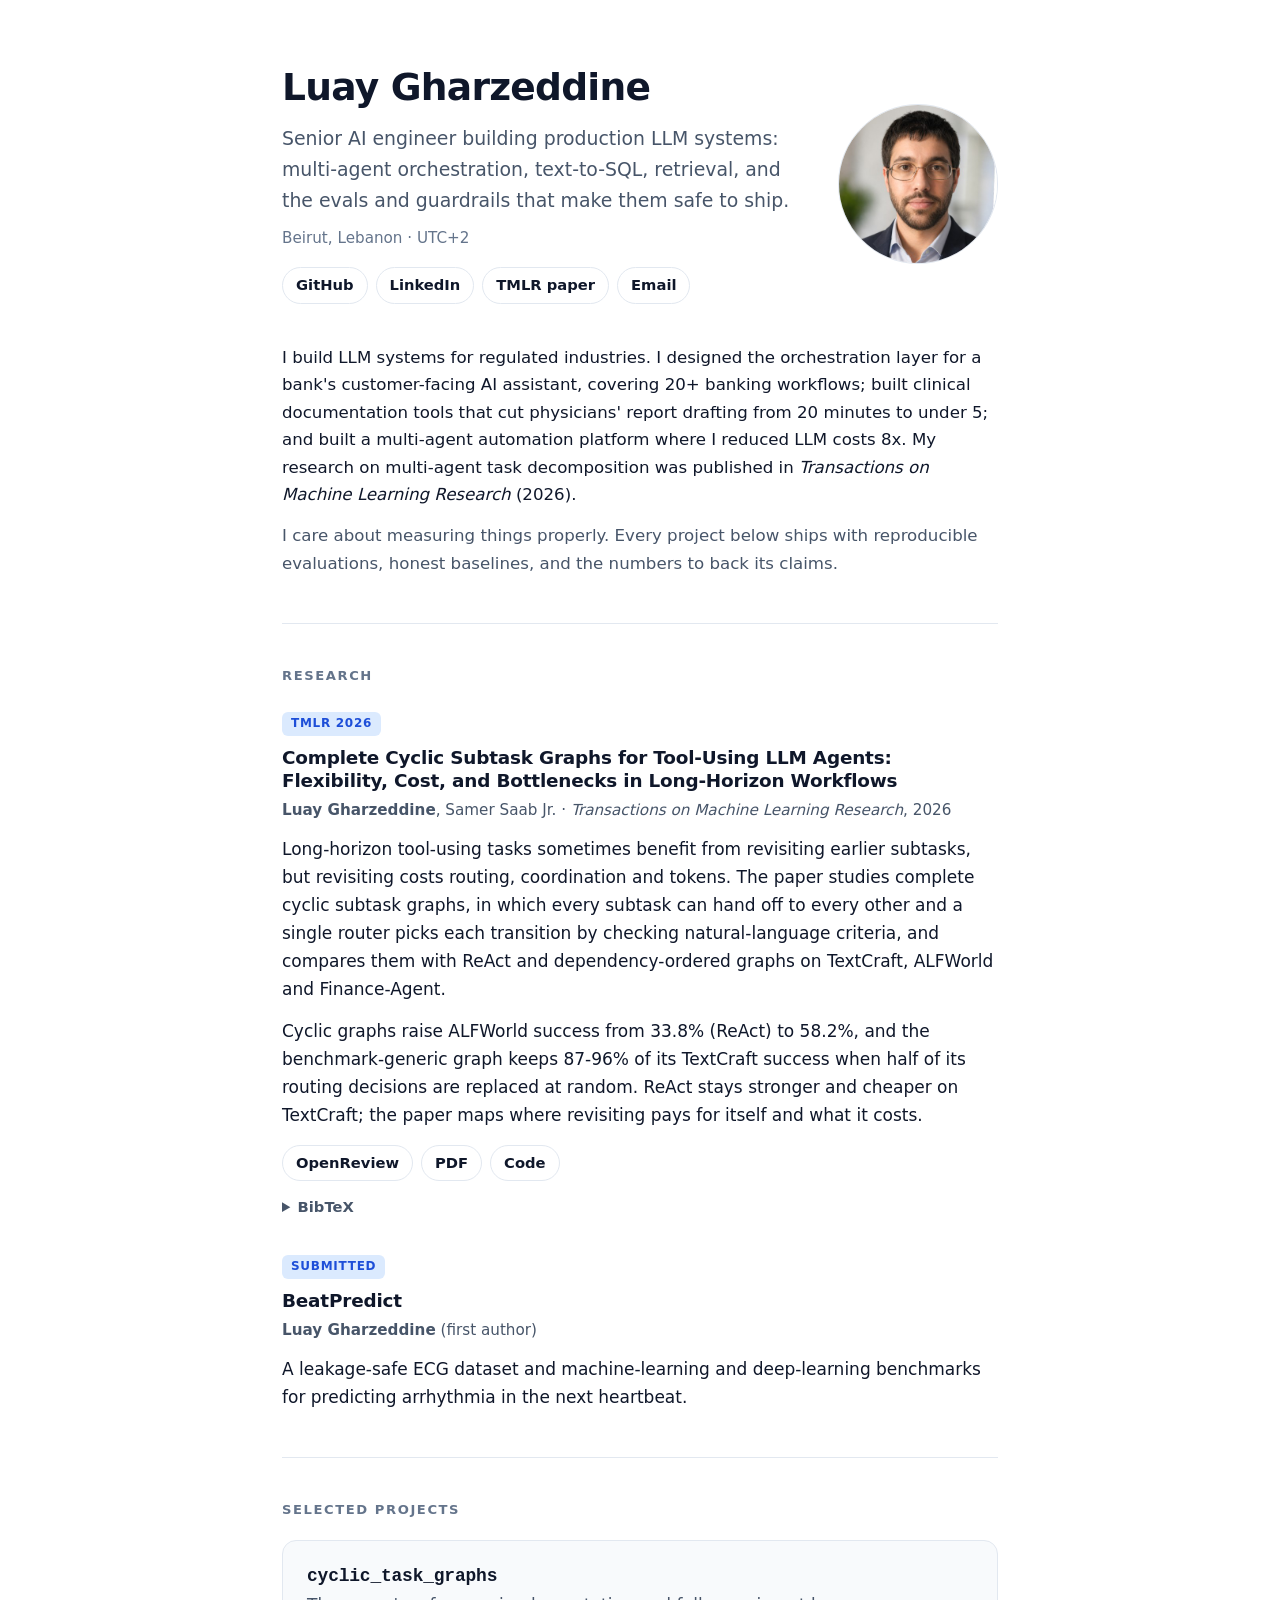
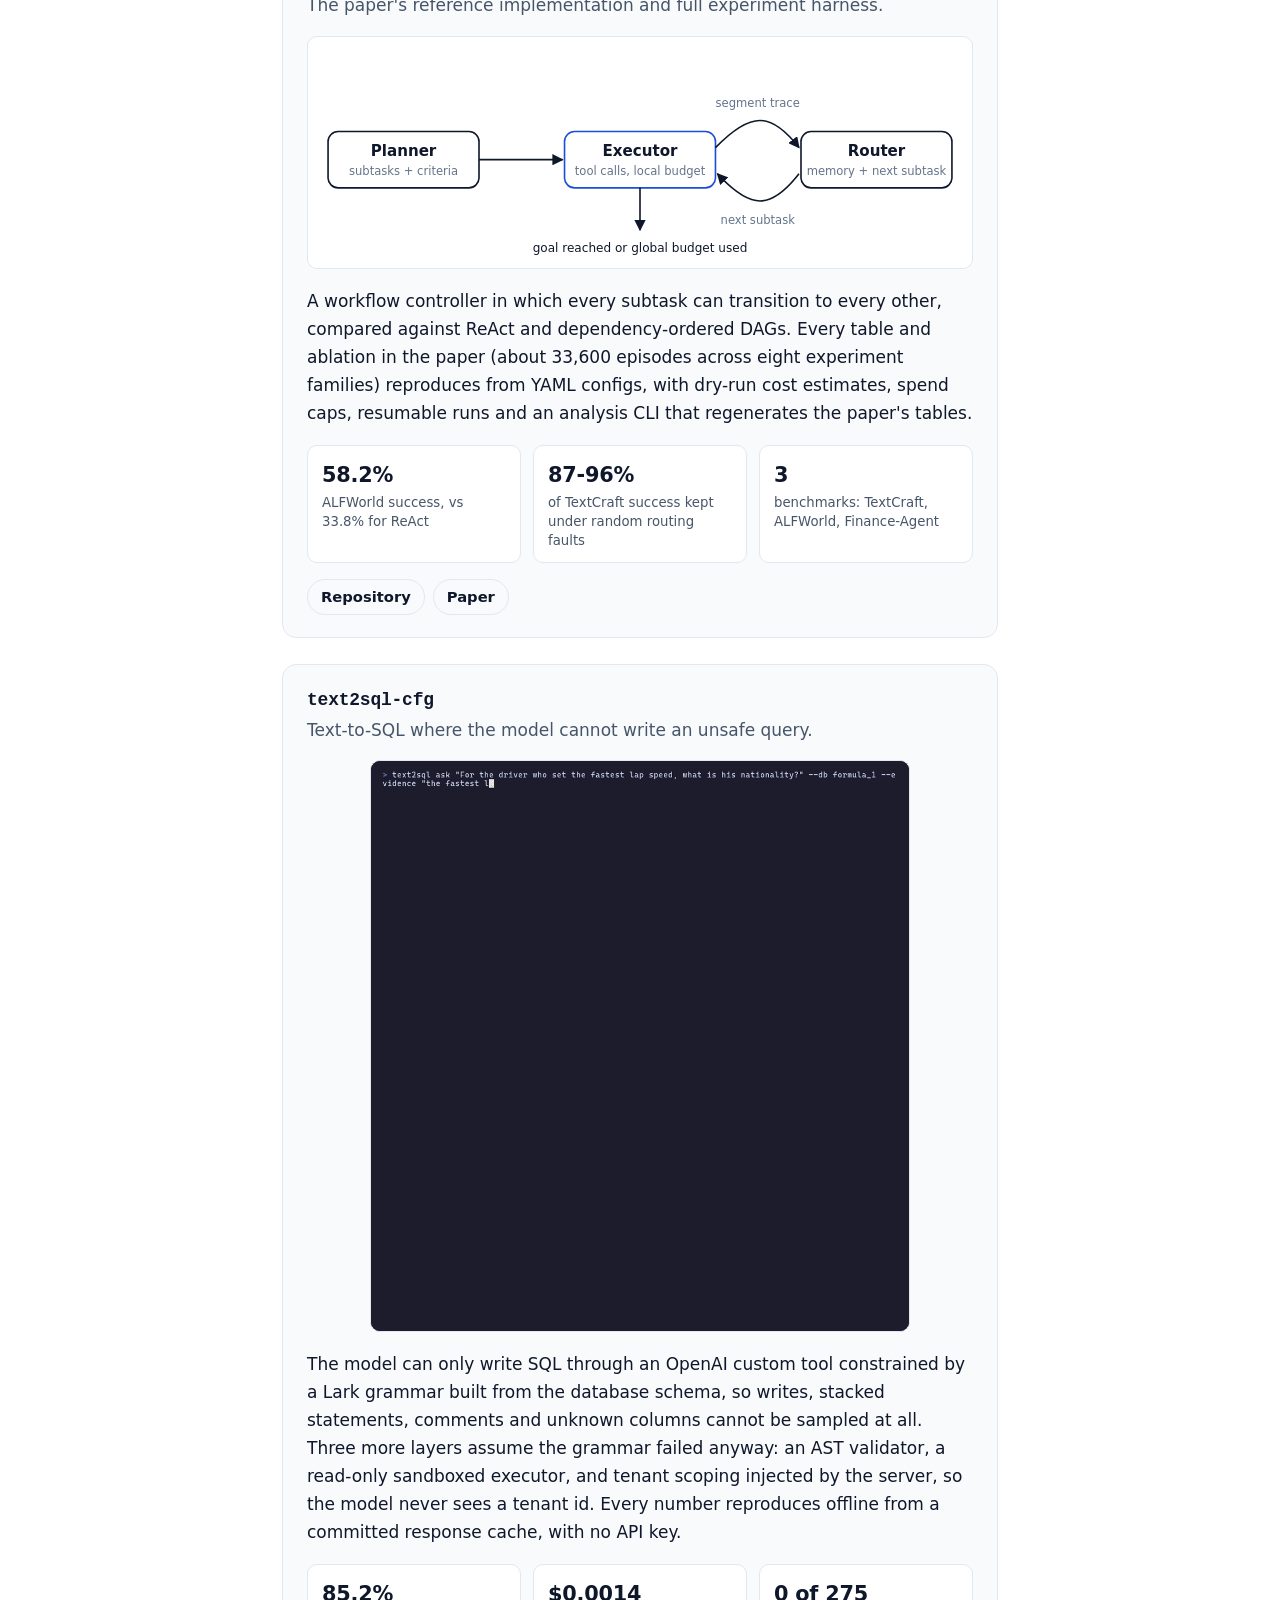
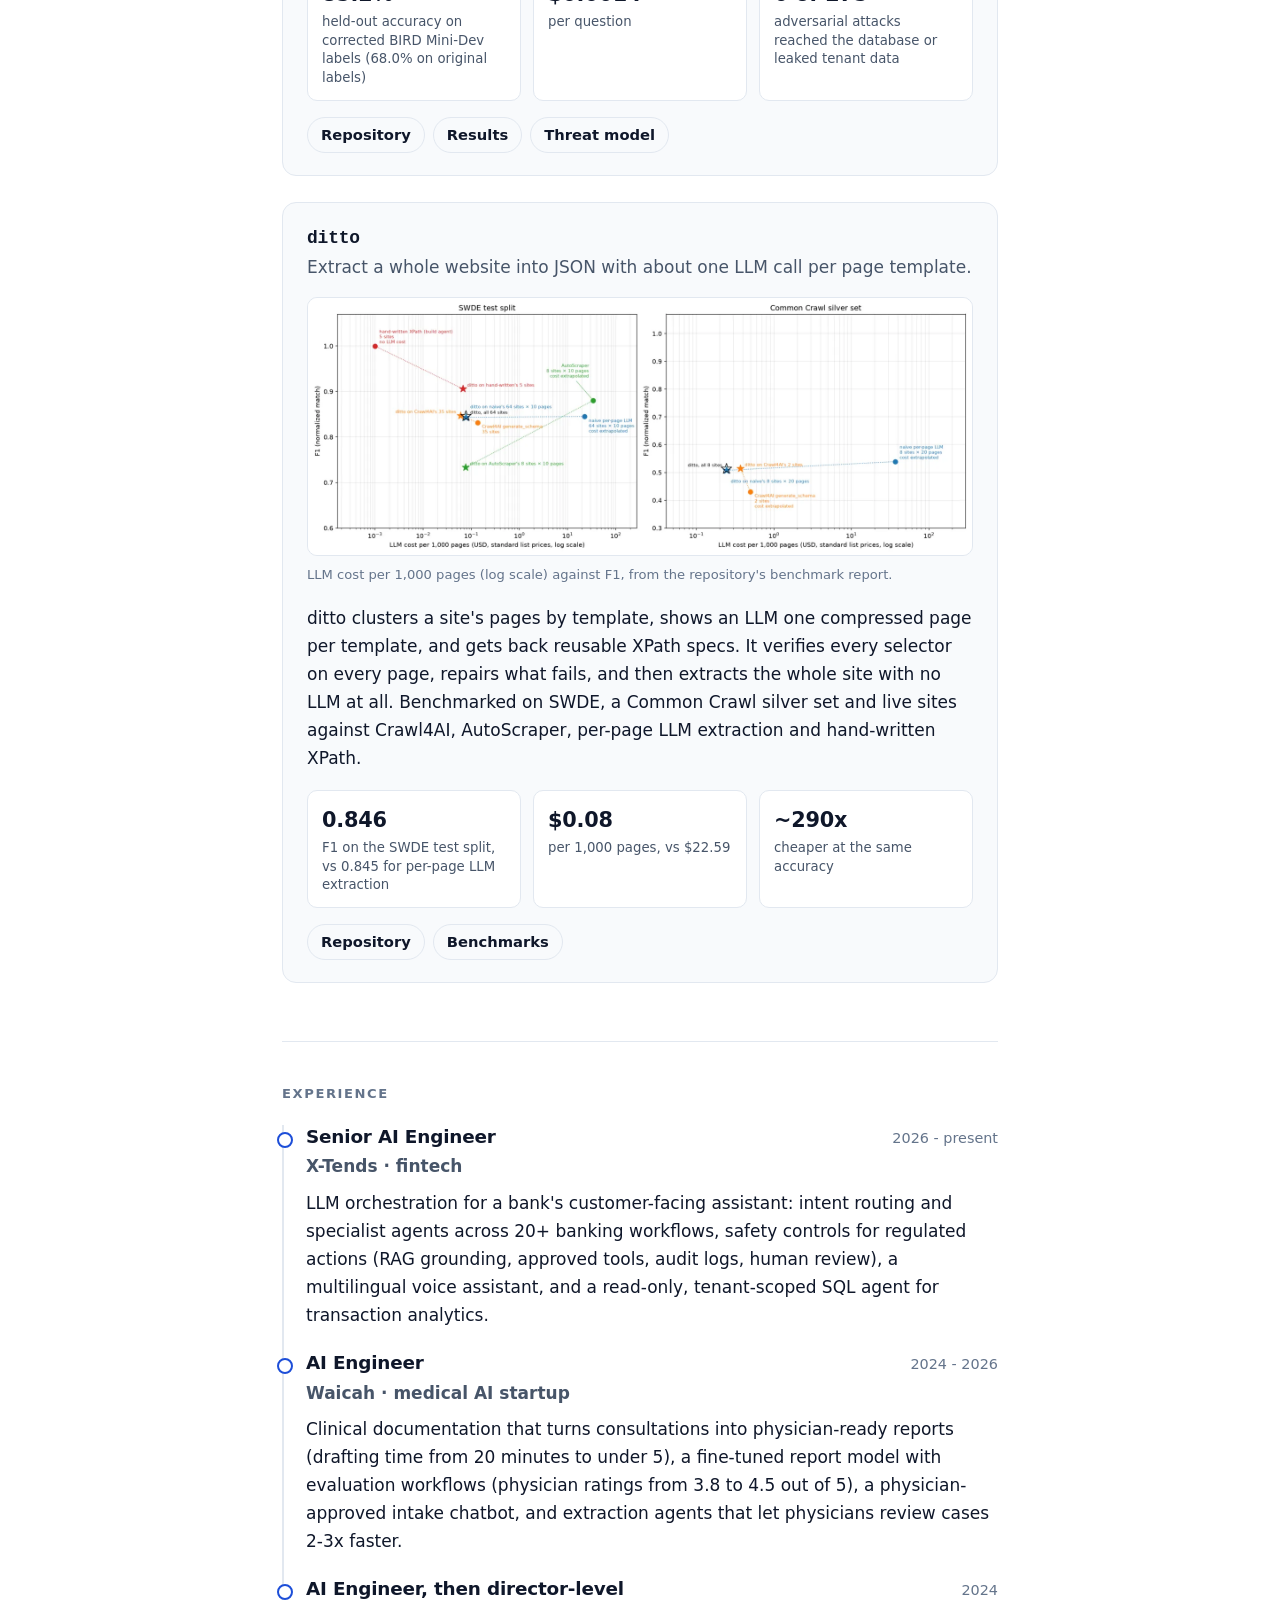
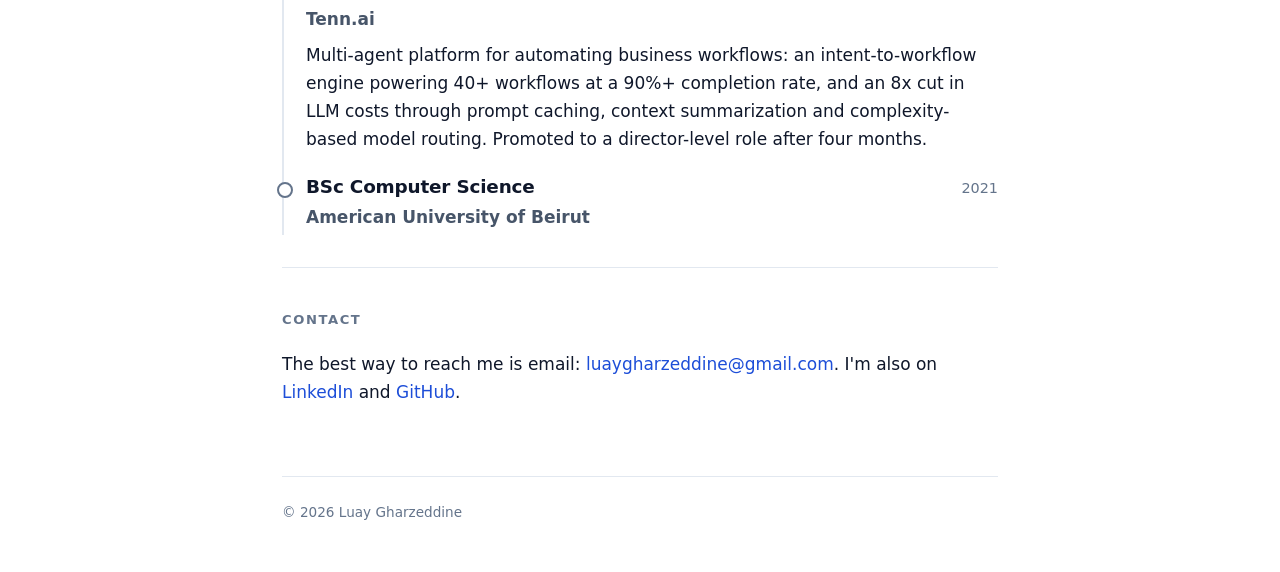
==== commit 74016e96: "Headline: Senior AI engineer" ====
--- a/index.html
+++ b/index.html
@@ -3,8 +3,8 @@
 <head>
   <meta charset="utf-8">
   <meta name="viewport" content="width=device-width, initial-scale=1">
-  <title>Luay Gharzeddine · AI Engineer</title>
-  <meta name="description" content="Luay Gharzeddine is an AI engineer building production LLM systems: multi-agent orchestration, text-to-SQL, retrieval, and the evals and guardrails that make them safe to ship. TMLR 2026.">
+  <title>Luay Gharzeddine · Senior AI Engineer</title>
+  <meta name="description" content="Luay Gharzeddine is a senior AI engineer building production LLM systems: multi-agent orchestration, text-to-SQL, retrieval, and the evals and guardrails that make them safe to ship. TMLR 2026.">
   <meta name="author" content="Luay Gharzeddine">
   <link rel="canonical" href="https://www.luaygz.com/">
   <meta name="color-scheme" content="light dark">
@@ -13,16 +13,16 @@
 
   <meta property="og:type" content="profile">
   <meta property="og:url" content="https://www.luaygz.com/">
-  <meta property="og:title" content="Luay Gharzeddine · AI Engineer">
+  <meta property="og:title" content="Luay Gharzeddine · Senior AI Engineer">
   <meta property="og:description" content="Production LLM systems: multi-agent orchestration, text-to-SQL, retrieval, evals and guardrails. TMLR 2026.">
   <meta property="og:image" content="https://www.luaygz.com/assets/img/og.jpg">
   <meta property="og:image:width" content="1200">
   <meta property="og:image:height" content="630">
-  <meta property="og:image:alt" content="Luay Gharzeddine, AI engineer building production LLM systems">
+  <meta property="og:image:alt" content="Luay Gharzeddine, senior AI engineer building production LLM systems">
   <meta property="profile:first_name" content="Luay">
   <meta property="profile:last_name" content="Gharzeddine">
   <meta name="twitter:card" content="summary_large_image">
-  <meta name="twitter:title" content="Luay Gharzeddine · AI Engineer">
+  <meta name="twitter:title" content="Luay Gharzeddine · Senior AI Engineer">
   <meta name="twitter:description" content="Production LLM systems: multi-agent orchestration, text-to-SQL, retrieval, evals and guardrails. TMLR 2026.">
   <meta name="twitter:image" content="https://www.luaygz.com/assets/img/og.jpg">
 
@@ -37,7 +37,7 @@
     "name": "Luay Gharzeddine",
     "url": "https://www.luaygz.com/",
     "image": "https://www.luaygz.com/assets/img/luay.jpg",
-    "jobTitle": "AI Engineer",
+    "jobTitle": "Senior AI Engineer",
     "address": { "@type": "PostalAddress", "addressLocality": "Beirut", "addressCountry": "LB" },
     "alumniOf": { "@type": "CollegeOrUniversity", "name": "American University of Beirut" },
     "sameAs": [
@@ -56,7 +56,7 @@
     <header class="hero">
       <div class="hero-text">
         <h1>Luay Gharzeddine</h1>
-        <p class="tagline">AI engineer building production LLM systems: multi-agent orchestration, text-to-SQL, retrieval, and the evals and guardrails that make them safe to ship.</p>
+        <p class="tagline">Senior AI engineer building production LLM systems: multi-agent orchestration, text-to-SQL, retrieval, and the evals and guardrails that make them safe to ship.</p>
         <p class="meta">Beirut, Lebanon <span aria-hidden="true">·</span> UTC+2</p>
         <nav class="links" aria-label="Profiles">
           <a href="https://github.com/luaygz">GitHub</a>
